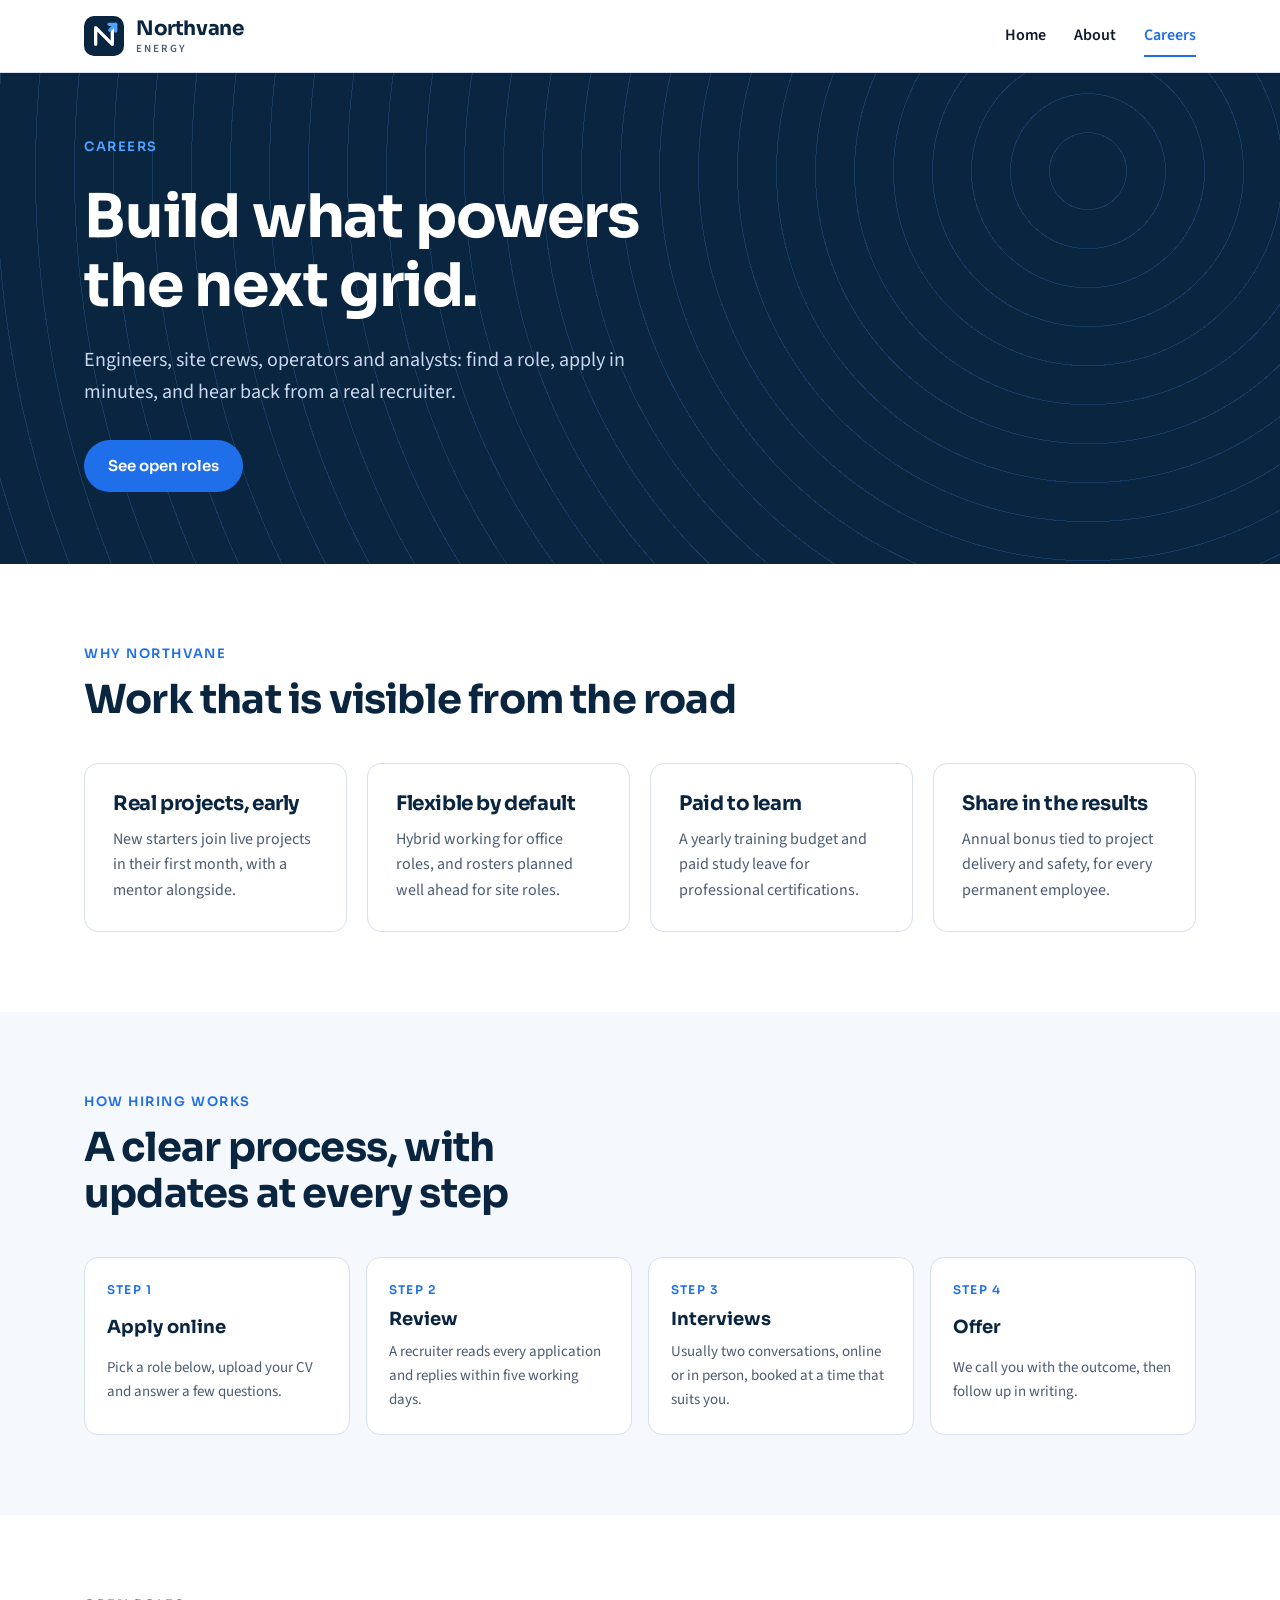
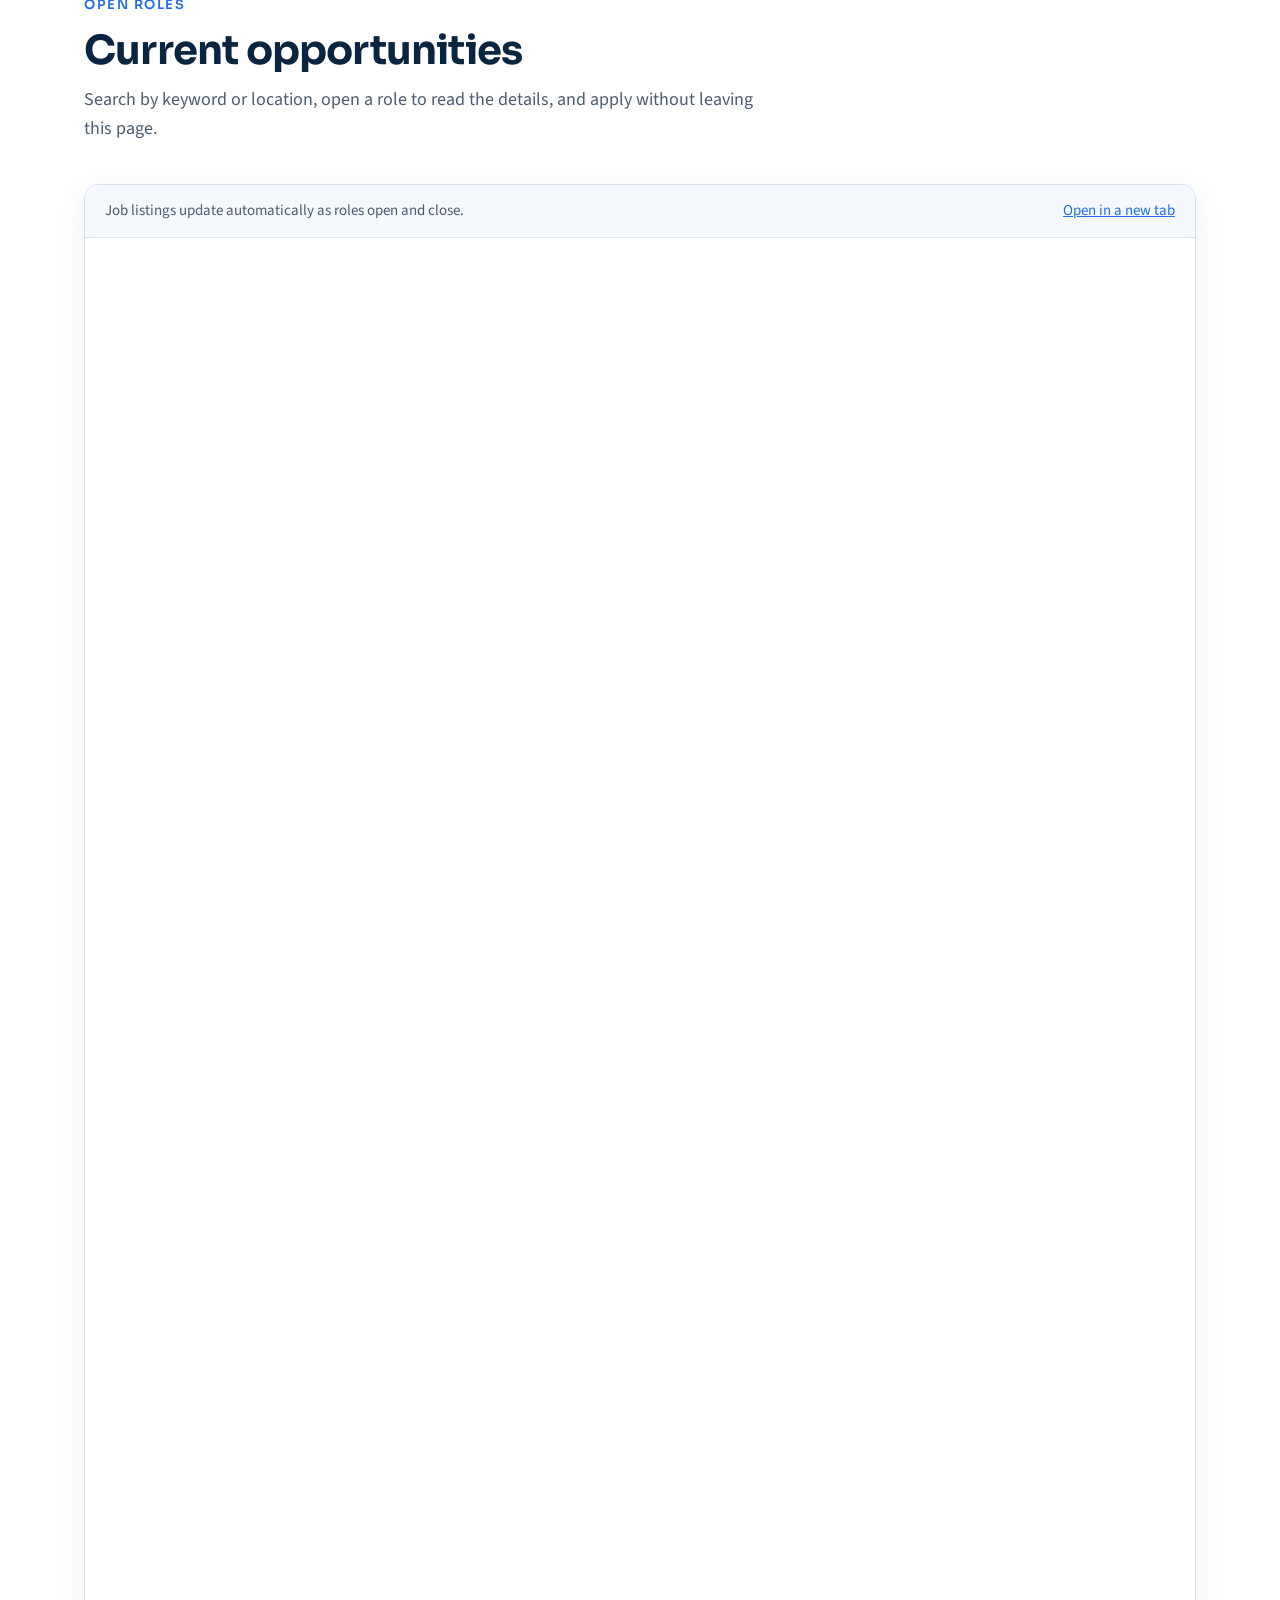
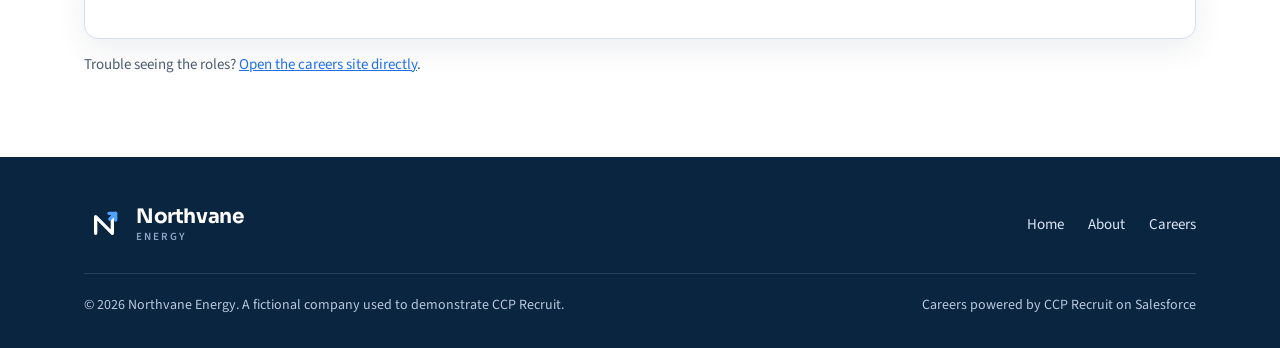
==== careers.html @ b137b087 "Northvane Energy prototype website (CCP Recruit demo) Co-Authored-By: Claude Opus 5.5 <noreply@anthr" ====
<!doctype html>
<html lang="en">
<head>
<meta charset="utf-8">
<meta name="viewport" content="width=device-width, initial-scale=1">
<title>Careers · Northvane Energy</title>
<meta name="description" content="Open roles at Northvane Energy. Search jobs and apply online.">
<link rel="icon" href="assets/logo.svg" type="image/svg+xml">
<link rel="preconnect" href="https://fonts.googleapis.com">
<link rel="preconnect" href="https://fonts.gstatic.com" crossorigin>
<link rel="stylesheet" href="https://fonts.googleapis.com/css2?family=Sora:wght@500;600;700&family=Source+Sans+3:wght@400;600&display=swap">
<link rel="stylesheet" href="assets/styles.css">
</head>
<body>

<header class="site-header">
  <div class="wrap">
    <a class="brand" href="index.html">
      <img src="assets/logo.svg" alt="">
      <span class="brand-name">Northvane<small>Energy</small></span>
    </a>
    <nav class="nav" aria-label="Main">
      <a href="index.html" class="hide-sm">Home</a>
      <a href="about.html">About</a>
      <a href="careers.html" aria-current="page">Careers</a>
    </nav>
  </div>
</header>

<main>
  <div class="hero compact">
    <div class="wrap">
      <span class="eyebrow">Careers</span>
      <h1>Build what powers the next grid.</h1>
      <p class="lead">Engineers, site crews, operators and analysts: find a role, apply in minutes, and hear back from a real recruiter.</p>
      <div class="actions">
        <a class="btn btn-primary" href="#open-roles">See open roles</a>
      </div>
    </div>
  </div>

  <section>
    <div class="wrap">
      <div class="section-head">
        <span class="eyebrow">Why Northvane</span>
        <h2>Work that is visible from the road</h2>
      </div>
      <div class="grid-4">
        <article class="card">
          <h3>Real projects, early</h3>
          <p>New starters join live projects in their first month, with a mentor alongside.</p>
        </article>
        <article class="card">
          <h3>Flexible by default</h3>
          <p>Hybrid working for office roles, and rosters planned well ahead for site roles.</p>
        </article>
        <article class="card">
          <h3>Paid to learn</h3>
          <p>A yearly training budget and paid study leave for professional certifications.</p>
        </article>
        <article class="card">
          <h3>Share in the results</h3>
          <p>Annual bonus tied to project delivery and safety, for every permanent employee.</p>
        </article>
      </div>
    </div>
  </section>

  <section class="tint">
    <div class="wrap">
      <div class="section-head">
        <span class="eyebrow">How hiring works</span>
        <h2>A clear process, with updates at every step</h2>
      </div>
      <ol class="steps">
        <li><strong>Apply online</strong><span>Pick a role below, upload your CV and answer a few questions.</span></li>
        <li><strong>Review</strong><span>A recruiter reads every application and replies within five working days.</span></li>
        <li><strong>Interviews</strong><span>Usually two conversations, online or in person, booked at a time that suits you.</span></li>
        <li><strong>Offer</strong><span>We call you with the outcome, then follow up in writing.</span></li>
      </ol>
    </div>
  </section>

  <section id="open-roles">
    <div class="wrap">
      <div class="section-head">
        <span class="eyebrow">Open roles</span>
        <h2>Current opportunities</h2>
        <p>Search by keyword or location, open a role to read the details, and apply without leaving this page.</p>
      </div>

      <div class="jobs-frame">
        <div class="jobs-frame-bar">
          <span>Job listings update automatically as roles open and close.</span>
          <a id="careers-link" href="https://yachting-dev-ed.develop.my.site.com/s/" target="_blank" rel="noopener">Open in a new tab</a>
        </div>
        <!--
          The job board and application form are a Salesforce Experience Cloud site (CCP Recruit).
          For this frame to display, the site must allow framing by this website's domain:
          Experience Builder > Settings > Security & Privacy > Clickjack Protection Level.
        -->
        <iframe
          id="careers-frame"
          src="https://yachting-dev-ed.develop.my.site.com/s/"
          title="Northvane Energy open roles and application form"
          loading="lazy"
          referrerpolicy="strict-origin-when-cross-origin"></iframe>
      </div>
      <p class="frame-note">Trouble seeing the roles? <a href="https://yachting-dev-ed.develop.my.site.com/s/" target="_blank" rel="noopener">Open the careers site directly</a>.</p>
    </div>
  </section>
</main>

<footer class="site-footer">
  <div class="wrap">
    <div class="footer-top">
      <a class="brand" href="index.html">
        <img src="assets/logo.svg" alt="">
        <span class="brand-name">Northvane<small>Energy</small></span>
      </a>
      <nav aria-label="Footer">
        <a href="index.html">Home</a>
        <a href="about.html">About</a>
        <a href="careers.html">Careers</a>
      </nav>
    </div>
    <div class="footer-bottom">
      <span>© 2026 Northvane Energy. A fictional company used to demonstrate CCP Recruit.</span>
      <span>Careers powered by CCP Recruit on Salesforce</span>
    </div>
  </div>
</footer>

</body>
</html>
---- assets/styles.css ----
/* Northvane Energy — prototype website. Blue scheme, Sora (display) + Source Sans 3 (body). */
:root {
  --navy: #0A2540;
  --blue: #1F6FEB;
  --blue-deep: #1455C0;
  --sky: #4DA3FF;
  --mist: #EAF2FD;
  --surface: #F5F8FC;
  --ink: #0F1B2D;
  --slate: #4B5B72;
  --line: #D6E0EE;
  --white: #FFFFFF;
  --radius: 14px;
  --display: "Sora", "Segoe UI", system-ui, sans-serif;
  --body: "Source Sans 3", "Segoe UI", system-ui, sans-serif;
}

* { box-sizing: border-box; }
html { scroll-behavior: smooth; }
body { margin: 0; font-family: var(--body); font-size: 17px; line-height: 1.6; color: var(--ink); background: var(--white); }
img { max-width: 100%; display: block; }
a { color: var(--blue); }
a:hover { color: var(--blue-deep); }
:focus-visible { outline: 3px solid var(--sky); outline-offset: 2px; border-radius: 4px; }
h1, h2, h3 { font-family: var(--display); line-height: 1.15; margin: 0; text-wrap: balance; letter-spacing: -0.02em; }
p { margin: 0; text-wrap: pretty; }

.wrap { width: 100%; max-width: 1160px; margin-inline: auto; padding-inline: 24px; }
.eyebrow { font-family: var(--display); font-size: 13px; font-weight: 600; letter-spacing: 0.12em; text-transform: uppercase; color: var(--blue); }

/* ── Header ─────────────────────────────────────────────── */
.site-header { position: sticky; top: 0; z-index: 10; background: rgba(255, 255, 255, 0.94); backdrop-filter: blur(8px); border-bottom: 1px solid var(--line); }
.site-header .wrap { display: flex; align-items: center; justify-content: space-between; gap: 24px; min-height: 72px; }
.brand { display: flex; align-items: center; gap: 12px; text-decoration: none; color: var(--navy); }
.brand img { width: 40px; height: 40px; }
.brand-name { font-family: var(--display); font-weight: 700; font-size: 20px; letter-spacing: -0.02em; line-height: 1; }
.brand-name small { display: block; font-family: var(--body); font-weight: 600; font-size: 11px; letter-spacing: 0.18em; text-transform: uppercase; color: var(--slate); margin-top: 4px; }
.nav { display: flex; align-items: center; gap: 28px; }
.nav a { color: var(--ink); text-decoration: none; font-weight: 600; font-size: 16px; padding-block: 8px; }
.nav a[aria-current="page"] { color: var(--blue); box-shadow: inset 0 -2px 0 var(--blue); }
.nav a:hover { color: var(--blue); }

.btn { display: inline-flex; align-items: center; gap: 8px; font-family: var(--display); font-weight: 600; font-size: 15px; text-decoration: none; border-radius: 999px; padding: 12px 22px; border: 2px solid transparent; transition: background-color 0.15s, color 0.15s; }
.btn-primary { background: var(--blue); color: var(--white); }
.btn-primary:hover { background: var(--blue-deep); color: var(--white); }
.btn-ghost { border-color: rgba(255, 255, 255, 0.5); color: var(--white); }
.btn-ghost:hover { background: rgba(255, 255, 255, 0.12); color: var(--white); }
.btn-outline { border-color: var(--blue); color: var(--blue); }
.btn-outline:hover { background: var(--mist); }

/* ── Hero ───────────────────────────────────────────────── */
.hero { background: var(--navy); color: var(--white); position: relative; overflow: hidden; }
.hero::after { /* contour lines: a nod to grid and terrain maps */
  content: ""; position: absolute; inset: 0; pointer-events: none; opacity: 0.18;
  background: repeating-radial-gradient(circle at 85% 20%, transparent 0 38px, var(--sky) 38px 39px);
}
.hero .wrap { position: relative; z-index: 1; padding-block: 88px 96px; display: grid; gap: 24px; max-width: 1160px; }
.hero .eyebrow { color: var(--sky); }
.hero h1 { font-size: clamp(36px, 5.2vw, 60px); max-width: 16ch; }
.hero p.lead { font-size: 20px; color: #C9D8EE; max-width: 58ch; }
.hero .actions { display: flex; flex-wrap: wrap; gap: 12px; margin-top: 8px; }
.hero.compact .wrap { padding-block: 64px 72px; }

/* ── Sections ───────────────────────────────────────────── */
section { padding-block: 80px; }
section.tint { background: var(--surface); }
.section-head { display: grid; gap: 12px; max-width: 720px; margin-bottom: 40px; }
.section-head h2 { font-size: clamp(28px, 3.4vw, 40px); color: var(--navy); }
.section-head p { color: var(--slate); font-size: 18px; }

.grid-3 { display: grid; grid-template-columns: repeat(3, minmax(0, 1fr)); gap: 24px; }
.grid-4 { display: grid; grid-template-columns: repeat(4, minmax(0, 1fr)); gap: 20px; }
.card { background: var(--white); border: 1px solid var(--line); border-radius: var(--radius); padding: 28px; display: grid; gap: 12px; align-content: start; }
.card h3 { font-size: 20px; color: var(--navy); }
.card p { color: var(--slate); font-size: 16px; }
.icon { width: 44px; height: 44px; border-radius: 12px; background: var(--mist); color: var(--blue); display: grid; place-items: center; }
.icon svg { width: 22px; height: 22px; }

.split { display: grid; grid-template-columns: repeat(2, minmax(0, 1fr)); gap: 56px; align-items: center; }
.panel { background: var(--navy); color: var(--white); border-radius: 20px; padding: 36px; display: grid; gap: 20px; }
.panel dl { display: grid; grid-template-columns: repeat(2, minmax(0, 1fr)); gap: 20px; margin: 0; }
.panel dt { font-size: 13px; letter-spacing: 0.1em; text-transform: uppercase; color: var(--sky); font-weight: 600; }
.panel dd { margin: 4px 0 0; font-family: var(--display); font-size: 20px; font-weight: 600; }

.cta-band { background: linear-gradient(0deg, var(--blue-deep), var(--blue)); color: var(--white); border-radius: 20px; padding: 44px; display: flex; flex-wrap: wrap; align-items: center; justify-content: space-between; gap: 24px; }
.cta-band h2 { font-size: clamp(24px, 3vw, 34px); }
.cta-band p { color: #DCE9FF; margin-top: 8px; }

/* ── Careers ────────────────────────────────────────────── */
.steps { list-style: none; margin: 0; padding: 0; display: grid; grid-template-columns: repeat(4, minmax(0, 1fr)); gap: 16px; counter-reset: step; }
.steps li { counter-increment: step; background: var(--white); border: 1px solid var(--line); border-radius: var(--radius); padding: 22px; display: grid; gap: 6px; }
.steps li::before { content: "Step " counter(step); font-family: var(--display); font-size: 12px; font-weight: 600; letter-spacing: 0.1em; text-transform: uppercase; color: var(--blue); }
.steps strong { font-family: var(--display); color: var(--navy); font-size: 18px; }
.steps span { color: var(--slate); font-size: 15px; }

.jobs-frame { border: 1px solid var(--line); border-radius: var(--radius); overflow: hidden; background: var(--white); box-shadow: 0 10px 30px rgba(10, 37, 64, 0.08); }
.jobs-frame-bar { display: flex; flex-wrap: wrap; justify-content: space-between; align-items: center; gap: 12px; padding: 14px 20px; background: var(--surface); border-bottom: 1px solid var(--line); font-size: 15px; color: var(--slate); }
.jobs-frame iframe { display: block; width: 100%; height: 1400px; border: 0; }
.frame-note { margin-top: 14px; font-size: 15px; color: var(--slate); }

/* ── Footer ─────────────────────────────────────────────── */
.site-footer { background: var(--navy); color: #B8C7DD; padding-block: 48px 32px; font-size: 15px; }
.site-footer .wrap { display: grid; gap: 28px; }
.footer-top { display: flex; flex-wrap: wrap; justify-content: space-between; gap: 24px; align-items: center; }
.site-footer .brand { color: var(--white); }
.site-footer .brand-name small { color: #8FA5C4; }
.site-footer nav { display: flex; flex-wrap: wrap; gap: 24px; }
.site-footer a { color: #DCE6F5; text-decoration: none; }
.site-footer a:hover { color: var(--white); text-decoration: underline; }
.footer-bottom { border-top: 1px solid rgba(255, 255, 255, 0.12); padding-top: 20px; display: flex; flex-wrap: wrap; justify-content: space-between; gap: 12px; font-size: 14px; }

/* ── Small screens ──────────────────────────────────────── */
@media (max-width: 900px) {
  .grid-3, .grid-4, .steps { grid-template-columns: repeat(2, minmax(0, 1fr)); }
  .split { grid-template-columns: minmax(0, 1fr); gap: 32px; }
}
@media (max-width: 640px) {
  body { font-size: 16px; }
  .nav { gap: 16px; }
  .nav a.hide-sm { display: none; }
  .grid-3, .grid-4, .steps, .panel dl { grid-template-columns: minmax(0, 1fr); }
  section { padding-block: 56px; }
  .hero .wrap { padding-block: 56px 64px; }
  .cta-band, .panel { padding: 28px; }
  .jobs-frame iframe { height: 1600px; }
}
@media (prefers-reduced-motion: reduce) {
  html { scroll-behavior: auto; }
  .btn { transition: none; }
}
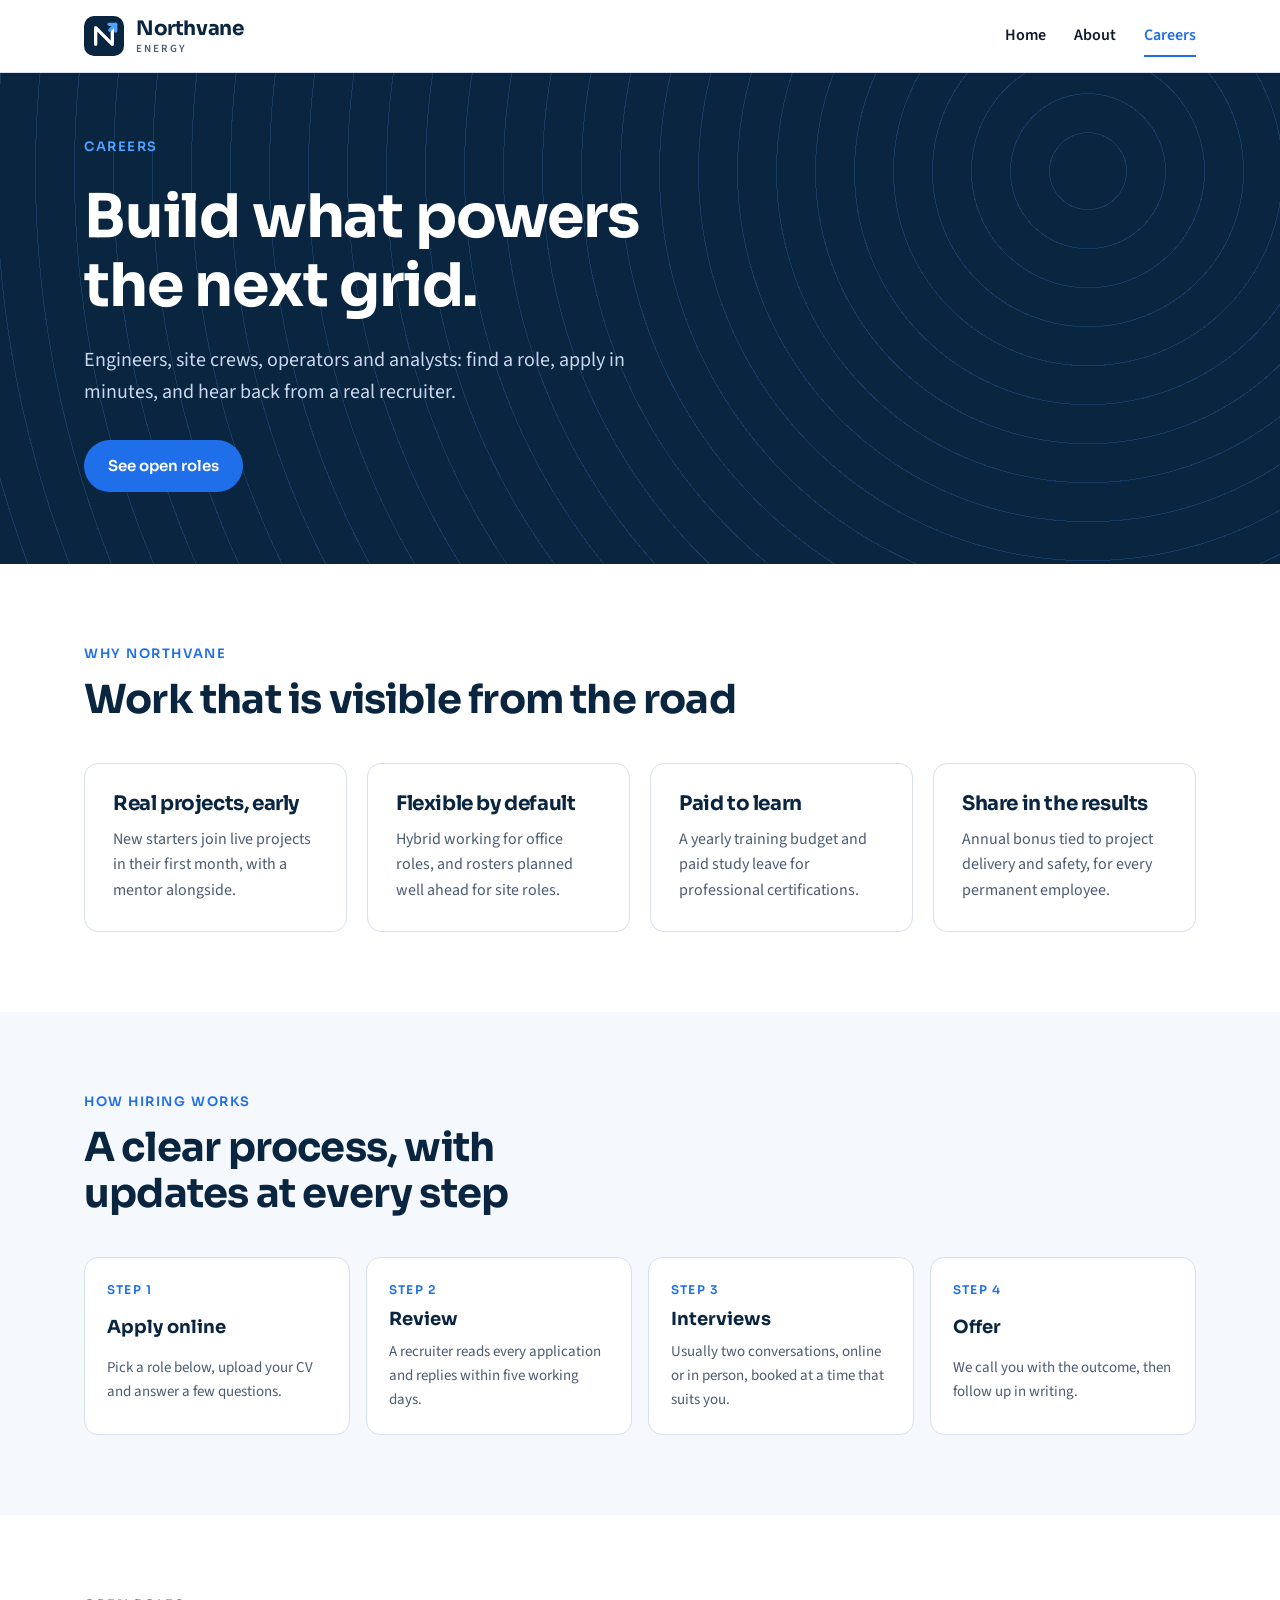
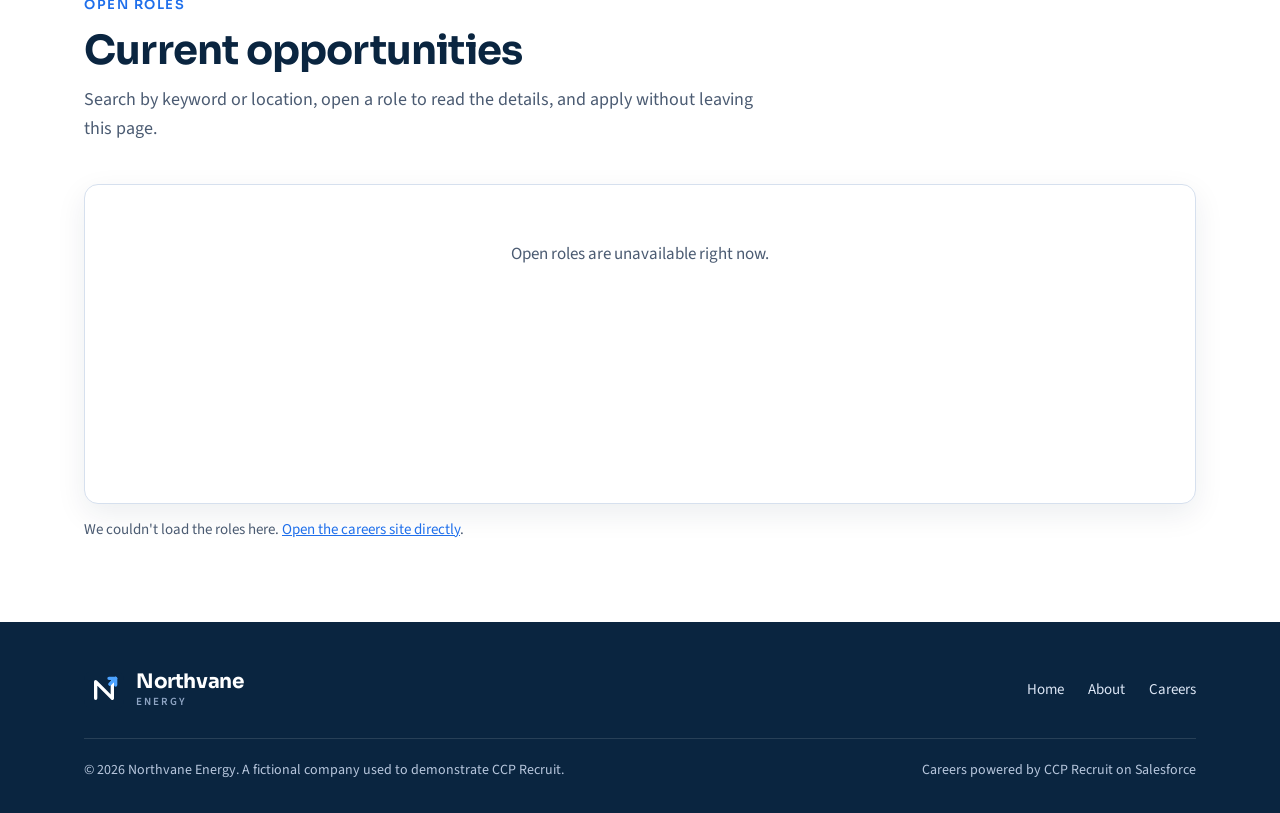
==== commit 6db7374e: "Embed the job board with Lightning Out instead of an iframe Co-Authored-By: Claude Opus 5.5 <noreply" ====
--- a/careers.html
+++ b/careers.html
@@ -89,24 +89,16 @@
         <p>Search by keyword or location, open a role to read the details, and apply without leaving this page.</p>
       </div>
 
-      <div class="jobs-frame">
-        <div class="jobs-frame-bar">
-          <span>Job listings update automatically as roles open and close.</span>
-          <a id="careers-link" href="https://yachting-dev-ed.develop.my.site.com/s/" target="_blank" rel="noopener">Open in a new tab</a>
-        </div>
-        <!--
-          The job board and application form are a Salesforce Experience Cloud site (CCP Recruit).
-          For this frame to display, the site must allow framing by this website's domain:
-          Experience Builder > Settings > Security & Privacy > Clickjack Protection Level.
-        -->
-        <iframe
-          id="careers-frame"
-          src="https://yachting-dev-ed.develop.my.site.com/s/"
-          title="Northvane Energy open roles and application form"
-          loading="lazy"
-          referrerpolicy="strict-origin-when-cross-origin"></iframe>
+      <!--
+        The job board and application form are the CCP Recruit "atsJobBoard" component,
+        placed directly on this page with Salesforce Lightning Out (no iframe). It runs as
+        the Experience Cloud site's guest user; this website's origin must be in the org's
+        CORS allowlist, and its domain in the reCAPTCHA key's allowed domains.
+      -->
+      <div class="job-board" id="job-board" aria-live="polite">
+        <p class="job-board-status" id="job-board-status">Loading open roles…</p>
       </div>
-      <p class="frame-note">Trouble seeing the roles? <a href="https://yachting-dev-ed.develop.my.site.com/s/" target="_blank" rel="noopener">Open the careers site directly</a>.</p>
+      <p class="frame-note" id="job-board-fallback" hidden>We couldn't load the roles here. <a href="https://yachting-dev-ed.develop.my.site.com/s/" target="_blank" rel="noopener">Open the careers site directly</a>.</p>
     </div>
   </section>
 </main>
@@ -131,5 +123,12 @@
   </div>
 </footer>
 
+<!-- reCAPTCHA v3: the job board asks this page for a token through the bridge below. -->
+<script src="https://www.google.com/recaptcha/api.js?render=6LcKWQMtAAAAAKmCaWG7DLV4EKO5FR60xcyX3JgF" async defer></script>
+<script src="assets/recaptcha-bridge.js"></script>
+
+<!-- Salesforce Lightning Out, served by the CCP Recruit Experience Cloud site. -->
+<script src="https://yachting-dev-ed.develop.my.site.com/lightning/lightning.out.js"></script>
+<script src="assets/job-board.js"></script>
 </body>
 </html>
--- a/assets/styles.css
+++ b/assets/styles.css
@@ -93,9 +93,8 @@
 .steps strong { font-family: var(--display); color: var(--navy); font-size: 18px; }
 .steps span { color: var(--slate); font-size: 15px; }
 
-.jobs-frame { border: 1px solid var(--line); border-radius: var(--radius); overflow: hidden; background: var(--white); box-shadow: 0 10px 30px rgba(10, 37, 64, 0.08); }
-.jobs-frame-bar { display: flex; flex-wrap: wrap; justify-content: space-between; align-items: center; gap: 12px; padding: 14px 20px; background: var(--surface); border-bottom: 1px solid var(--line); font-size: 15px; color: var(--slate); }
-.jobs-frame iframe { display: block; width: 100%; height: 1400px; border: 0; }
+.job-board { min-height: 320px; border: 1px solid var(--line); border-radius: var(--radius); background: var(--white); padding: 8px; box-shadow: 0 10px 30px rgba(10, 37, 64, 0.08); }
+.job-board-status { padding: 48px 24px; text-align: center; color: var(--slate); font-size: 17px; }
 .frame-note { margin-top: 14px; font-size: 15px; color: var(--slate); }
 
 /* ── Footer ─────────────────────────────────────────────── */
@@ -122,7 +121,6 @@
   section { padding-block: 56px; }
   .hero .wrap { padding-block: 56px 64px; }
   .cta-band, .panel { padding: 28px; }
-  .jobs-frame iframe { height: 1600px; }
 }
 @media (prefers-reduced-motion: reduce) {
   html { scroll-behavior: auto; }
